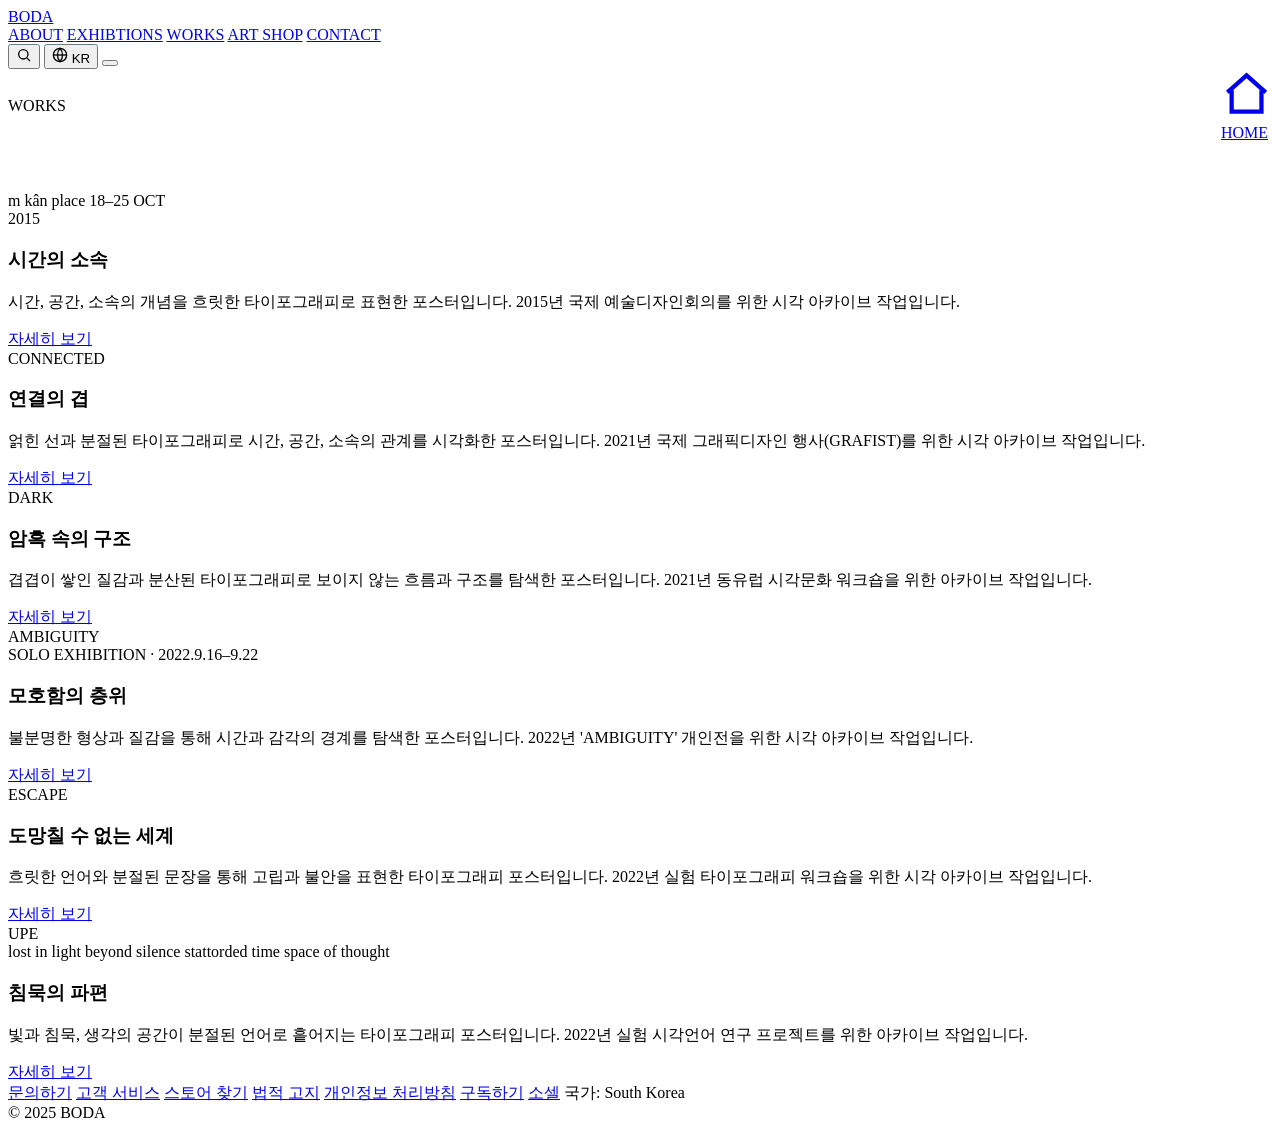
==== works.html @ 2640c143 "ㅇㅇ" ====
<!DOCTYPE html>
<html lang="ko">
<head>
<meta charset="UTF-8">
<meta name="viewport" content="width=device-width, initial-scale=1.0">
<title>WORKS — BODA</title>
<link rel="stylesheet" href="css/style.css">
</head>
<body>

<header class="site-header" style="--accent:var(--blue)">
  <a href="index.html" class="logo"><span class="dot" style="background:var(--blue)"></span>BODA</a>
  <nav class="nav">
    <a href="about.html">ABOUT</a>
    <a href="exhibitions.html">EXHIBTIONS</a>
    <a href="works.html" class="active">WORKS</a>
    <a href="artshop.html">ART SHOP</a>
    <a href="contact.html">CONTACT</a>
  </nav>
  <div class="nav-tools">
    <button aria-label="검색">
      <svg width="16" height="16" viewBox="0 0 24 24" fill="none" stroke="currentColor" stroke-width="2"><circle cx="11" cy="11" r="7"/><line x1="21" y1="21" x2="16.65" y2="16.65"/></svg>
    </button>
    <button class="lang" aria-label="언어 선택">
      <svg width="16" height="16" viewBox="0 0 24 24" fill="none" stroke="currentColor" stroke-width="2"><circle cx="12" cy="12" r="10"/><line x1="2" y1="12" x2="22" y2="12"/><path d="M12 2a15 15 0 0 1 0 20 15 15 0 0 1 0-20z"/></svg>
      KR
    </button>
    <button class="menu-toggle" aria-label="메뉴"><span></span><span></span><span></span></button>
  </div>
</header>

<section class="section tight works-page">
  <div class="container">
    <div style="display:flex; justify-content:space-between; align-items:center; flex-wrap:wrap; gap:20px; margin-bottom:50px;">
      <span class="tag-chip" style="--accent:var(--blue)">WORKS</span>
      <a class="home-link" href="index.html">
        <svg viewBox="0 0 24 24" fill="none" stroke="currentColor" stroke-width="2"><path d="M3 11l9-8 9 8"/><path d="M5 10v10h14V10"/></svg>
        HOME
      </a>
    </div>

    <div class="work-grid">
      <div class="work-card">
        <div class="work-art poster-blur">
          <div class="shape"></div>
          <span class="corner tl">m kân place</span>
          <span class="corner br">18–25 OCT<br>2015</span>
        </div>
        <h3>시간의 소속</h3>
        <p>시간, 공간, 소속의 개념을 흐릿한 타이포그래피로 표현한 포스터입니다. 2015년 국제 예술디자인회의를 위한 시각 아카이브 작업입니다.</p>
        <div class="actions"><a href="#" class="btn btn-outline" style="--accent:var(--blue)">자세히 보기</a></div>
      </div>

      <div class="work-card">
        <div class="work-art poster-connect">
          <div class="word">CONNECTED</div>
        </div>
        <h3>연결의 겹</h3>
        <p>얽힌 선과 분절된 타이포그래피로 시간, 공간, 소속의 관계를 시각화한 포스터입니다. 2021년 국제 그래픽디자인 행사(GRAFIST)를 위한 시각 아카이브 작업입니다.</p>
        <div class="actions"><a href="#" class="btn btn-outline" style="--accent:var(--blue)">자세히 보기</a></div>
      </div>

      <div class="work-card">
        <div class="work-art poster-dark">
          <div class="noise"></div>
          <div class="word">DARK</div>
        </div>
        <h3>암흑 속의 구조</h3>
        <p>겹겹이 쌓인 질감과 분산된 타이포그래피로 보이지 않는 흐름과 구조를 탐색한 포스터입니다. 2021년 동유럽 시각문화 워크숍을 위한 아카이브 작업입니다.</p>
        <div class="actions"><a href="#" class="btn btn-outline" style="--accent:var(--blue)">자세히 보기</a></div>
      </div>

      <div class="work-card">
        <div class="work-art poster-amb">
          <div class="splash"></div>
          <div class="word">AMBIGUITY</div>
          <div class="sub">SOLO EXHIBITION · 2022.9.16–9.22</div>
        </div>
        <h3>모호함의 층위</h3>
        <p>불분명한 형상과 질감을 통해 시간과 감각의 경계를 탐색한 포스터입니다. 2022년 'AMBIGUITY' 개인전을 위한 시각 아카이브 작업입니다.</p>
        <div class="actions"><a href="#" class="btn btn-outline" style="--accent:var(--blue)">자세히 보기</a></div>
      </div>

      <div class="work-card">
        <div class="work-art poster-glitch">
          <div class="word">ESCAPE</div>
        </div>
        <h3>도망칠 수 없는 세계</h3>
        <p>흐릿한 언어와 분절된 문장을 통해 고립과 불안을 표현한 타이포그래피 포스터입니다. 2022년 실험 타이포그래피 워크숍을 위한 시각 아카이브 작업입니다.</p>
        <div class="actions"><a href="#" class="btn btn-outline" style="--accent:var(--blue)">자세히 보기</a></div>
      </div>

      <div class="work-card">
        <div class="work-art poster-silence">
          <div class="word">UPE</div>
          <span class="small a">lost in light</span>
          <span class="small b">beyond silence</span>
          <span class="small c">stattorded time</span>
          <span class="small d">space of thought</span>
        </div>
        <h3>침묵의 파편</h3>
        <p>빛과 침묵, 생각의 공간이 분절된 언어로 흩어지는 타이포그래피 포스터입니다. 2022년 실험 시각언어 연구 프로젝트를 위한 아카이브 작업입니다.</p>
        <div class="actions"><a href="#" class="btn btn-outline" style="--accent:var(--blue)">자세히 보기</a></div>
      </div>
    </div>
  </div>
</section>

<footer class="site-footer">
  <div class="container footer-inner">
    <div class="footer-links">
      <a href="contact.html">문의하기</a>
      <a href="#">고객 서비스</a>
      <a href="#">스토어 찾기</a>
      <a href="#">법적 고지</a>
      <a href="#">개인정보 처리방침</a>
      <a href="#">구독하기</a>
      <a href="#">소셀</a>
      <span class="footer-country">국가: South Korea</span>
    </div>
    <div>© 2025 BODA</div>
  </div>
</footer>

<script src="js/main.js"></script>
</body>
</html>
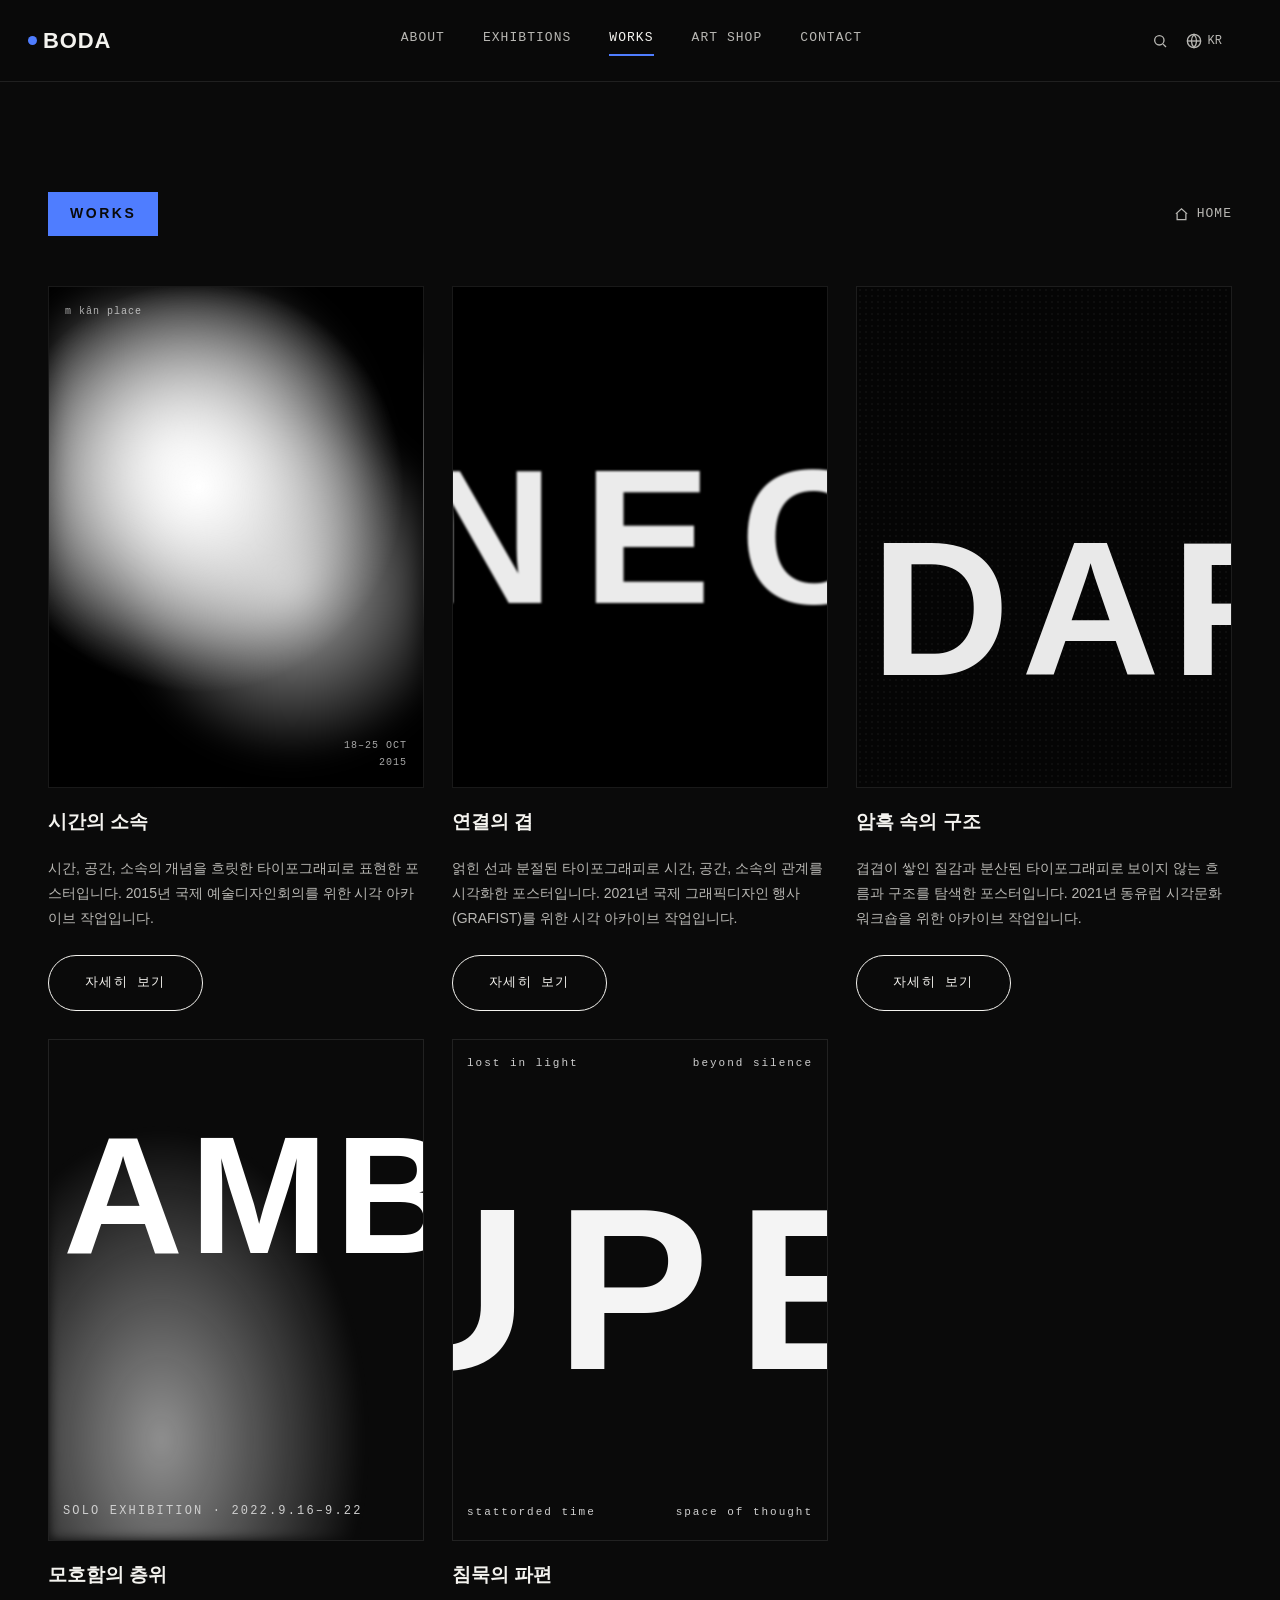
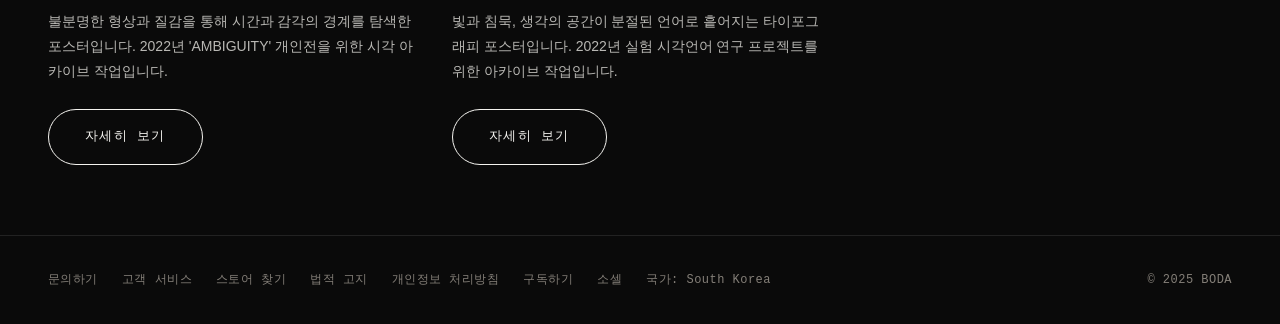
==== commit 943df185: "Update works.html" ====
--- a/works.html
+++ b/works.html
@@ -82,15 +82,6 @@
       </div>
 
       <div class="work-card">
-        <div class="work-art poster-glitch">
-          <div class="word">ESCAPE</div>
-        </div>
-        <h3>도망칠 수 없는 세계</h3>
-        <p>흐릿한 언어와 분절된 문장을 통해 고립과 불안을 표현한 타이포그래피 포스터입니다. 2022년 실험 타이포그래피 워크숍을 위한 시각 아카이브 작업입니다.</p>
-        <div class="actions"><a href="#" class="btn btn-outline" style="--accent:var(--blue)">자세히 보기</a></div>
-      </div>
-
-      <div class="work-card">
         <div class="work-art poster-silence">
           <div class="word">UPE</div>
           <span class="small a">lost in light</span>
--- a/css/style.css
+++ b/css/style.css
@@ -0,0 +1,714 @@
+/* =========================================================
+   BODA — Media Art Exhibition Brand
+   Design tokens
+   ========================================================= */
+@import url('https://fonts.googleapis.com/css2?family=Unbounded:wght@400;600;800;900&family=Noto+Sans+KR:wght@300;400;500;700;900&family=JetBrains+Mono:wght@400;500;600&display=swap');
+
+:root{
+  --bg:        #0a0a0a;
+  --bg-soft:   #121212;
+  --bg-card:   #161616;
+  --bg-cream:  #f3f1ec;
+  --ink:       #f4f3ef;
+  --ink-dim:   #b9b8b4;
+  --muted:     #847f78;
+  --line:      rgba(244,243,239,0.10);
+  --line-soft: rgba(10,10,10,0.10);
+
+  --green:  #b6ff3c;
+  --blue:   #4f7dff;
+  --orange: #ff7a26;
+  --pink:   #ff2e76;
+
+  --display: 'Unbounded', 'Noto Sans KR', sans-serif;
+  --body: 'Noto Sans KR', sans-serif;
+  --mono: 'JetBrains Mono', monospace;
+
+  --container: 1240px;
+  --ease: cubic-bezier(.16,.84,.32,1);
+}
+
+*{ margin:0; padding:0; box-sizing:border-box; }
+
+html{ scroll-behavior:smooth; }
+
+body{
+  background:var(--bg);
+  color:var(--ink);
+  font-family:var(--body);
+  font-weight:400;
+  line-height:1.7;
+  -webkit-font-smoothing:antialiased;
+  overflow-x:hidden;
+}
+
+img{ display:block; max-width:100%; }
+
+a{ color:inherit; text-decoration:none; }
+
+button{ font-family:inherit; cursor:pointer; border:none; background:none; color:inherit; }
+
+::selection{ background:var(--green); color:#0a0a0a; }
+
+:focus-visible{ outline:2px solid var(--green); outline-offset:3px; border-radius:2px; }
+
+.container{
+  max-width:var(--container);
+  margin:0 auto;
+  padding:0 28px;
+}
+
+@media (prefers-reduced-motion: reduce){
+  *{ animation-duration:0.01ms !important; animation-iteration-count:1 !important; transition-duration:0.01ms !important; scroll-behavior:auto !important; }
+}
+
+/* =========================================================
+   Header / Nav
+   ========================================================= */
+.site-header{
+  position:sticky;
+  top:0;
+  z-index:100;
+  display:flex;
+  align-items:center;
+  justify-content:space-between;
+  padding:22px 28px;
+  background:rgba(10,10,10,0.78);
+  backdrop-filter:blur(14px);
+  border-bottom:1px solid var(--line);
+}
+.site-header.is-light{
+  background:rgba(243,241,236,0.85);
+  border-bottom:1px solid var(--line-soft);
+  color:#0a0a0a;
+}
+.logo{
+  font-family:var(--display);
+  font-weight:900;
+  font-size:22px;
+  letter-spacing:0.04em;
+  display:flex;
+  align-items:center;
+  gap:6px;
+}
+.logo .dot{
+  width:9px; height:9px; border-radius:50%;
+  background:var(--green);
+  display:inline-block;
+}
+.nav{
+  display:flex;
+  gap:38px;
+  list-style:none;
+  font-family:var(--mono);
+  font-size:13px;
+  letter-spacing:0.08em;
+}
+.nav a{
+  position:relative;
+  padding-bottom:6px;
+  color:var(--ink-dim);
+  transition:color .25s var(--ease);
+}
+.site-header.is-light .nav a{ color:#6b6a66; }
+.nav a:hover{ color:var(--ink); }
+.site-header.is-light .nav a:hover{ color:#0a0a0a; }
+.nav a.active{ color:var(--ink); }
+.site-header.is-light .nav a.active{ color:#0a0a0a; }
+.nav a.active::after{
+  content:'';
+  position:absolute; left:0; right:0; bottom:-1px; height:2px;
+  background:var(--accent, var(--green));
+}
+.nav-tools{
+  display:flex;
+  align-items:center;
+  gap:18px;
+}
+.nav-tools button, .nav-tools .lang{
+  display:flex; align-items:center; gap:6px;
+  font-family:var(--mono); font-size:12px; color:var(--ink-dim);
+}
+.site-header.is-light .nav-tools button,
+.site-header.is-light .nav-tools .lang{ color:#6b6a66; }
+.menu-toggle{ display:none; }
+
+@media (max-width: 880px){
+  .nav{ position:fixed; inset:74px 0 0 0; flex-direction:column; align-items:center; justify-content:center; gap:34px; background:rgba(10,10,10,0.97); font-size:18px; transform:translateY(-110%); transition:transform .4s var(--ease); }
+  .nav.open{ transform:translateY(0); }
+  .site-header.is-light .nav{ background:rgba(243,241,236,0.97); color:#0a0a0a; }
+  .menu-toggle{ display:flex; flex-direction:column; gap:5px; width:26px; }
+  .menu-toggle span{ display:block; height:2px; background:currentColor; }
+}
+
+/* =========================================================
+   Buttons & misc
+   ========================================================= */
+.btn{
+  display:inline-flex; align-items:center; justify-content:center;
+  gap:10px;
+  padding:16px 36px;
+  font-family:var(--mono);
+  font-size:13px;
+  letter-spacing:0.1em;
+  border:1px solid currentColor;
+  border-radius:999px;
+  transition:all .3s var(--ease);
+  white-space:nowrap;
+}
+.btn-fill{
+  background:var(--ink);
+  color:#0a0a0a;
+  border-color:var(--ink);
+}
+.btn-fill:hover{ background:var(--green); border-color:var(--green); transform:translateY(-2px); }
+.btn-outline:hover{ background:var(--ink); color:#0a0a0a; transform:translateY(-2px); }
+.btn-outline.on-light{ color:#0a0a0a; }
+.btn-outline.on-light:hover{ background:#0a0a0a; color:var(--ink); }
+.btn-block{ width:100%; border-radius:6px; padding:18px; }
+
+.eyebrow{
+  display:inline-flex; align-items:center; gap:10px;
+  font-family:var(--mono); font-size:12px; letter-spacing:0.22em;
+  color:var(--accent, var(--green));
+  text-transform:uppercase;
+}
+.eyebrow::before{ content:''; width:18px; height:1px; background:currentColor; }
+
+.tag-chip{
+  display:inline-block;
+  font-family:var(--display); font-weight:800; font-size:14px;
+  letter-spacing:0.18em;
+  padding:10px 22px;
+  background:var(--accent, var(--green));
+  color:#0a0a0a;
+}
+
+.home-link{
+  display:inline-flex; align-items:center; gap:8px;
+  font-family:var(--mono); font-size:13px; letter-spacing:0.08em;
+  color:var(--ink-dim);
+  transition:color .25s var(--ease);
+}
+.home-link:hover{ color:var(--ink); }
+.home-link svg{ width:15px; height:15px; }
+
+.section-head{
+  display:flex; flex-direction:column; gap:18px; align-items:flex-start;
+  margin-bottom:48px;
+}
+.section-rule{ width:2px; height:34px; background:var(--accent, var(--green)); }
+.section-title{
+  font-family:var(--display); font-weight:900; font-size:clamp(28px,4vw,46px);
+  letter-spacing:0.02em;
+}
+
+.divider{ height:1px; background:var(--line); border:none; margin:64px 0; }
+
+/* =========================================================
+   Footer
+   ========================================================= */
+.site-footer{
+  border-top:1px solid var(--line);
+  padding:34px 0;
+  background:var(--bg);
+}
+.footer-inner{
+  display:flex; flex-wrap:wrap; gap:18px 32px;
+  align-items:center; justify-content:space-between;
+  font-family:var(--mono); font-size:12px; color:var(--muted);
+  letter-spacing:0.04em;
+}
+.footer-links{ display:flex; flex-wrap:wrap; gap:24px; }
+.footer-links a{ color:var(--muted); transition:color .25s var(--ease); }
+.footer-links a:hover{ color:var(--ink); }
+.footer-country{ color:var(--muted); }
+
+/* =========================================================
+   HOME — Hero
+   ========================================================= */
+.hero{
+  position:relative;
+  height:92vh;
+  min-height:620px;
+  overflow:hidden;
+  background:#000;
+}
+.hero canvas{ position:absolute; inset:0; width:100%; height:100%; display:block; }
+.hero::after{
+  content:'';
+  position:absolute; inset:0;
+  background:linear-gradient(180deg, rgba(0,0,0,0.25) 0%, rgba(0,0,0,0.05) 40%, rgba(0,0,0,0.55) 100%);
+  pointer-events:none;
+}
+.hero-content{
+  position:relative; z-index:2;
+  height:100%;
+  display:flex; flex-direction:column; justify-content:center;
+  padding:0 28px;
+  max-width:var(--container);
+  margin:0 auto;
+}
+.hero-title{
+  font-family:var(--display); font-weight:900;
+  font-size:clamp(38px, 7vw, 84px);
+  line-height:1.08;
+  letter-spacing:0.01em;
+  max-width:820px;
+  text-shadow:0 4px 30px rgba(0,0,0,0.4);
+}
+.hero-title .accent{ color:var(--green); }
+.hero-cta{ margin-top:46px; }
+.hero-controls{
+  position:absolute; left:0; right:0; bottom:34px; z-index:3;
+  display:flex; align-items:center; justify-content:space-between;
+  padding:0 28px; max-width:var(--container); margin:0 auto;
+}
+.hero-arrow{
+  width:46px; height:46px; border-radius:50%;
+  border:1px solid var(--line);
+  display:flex; align-items:center; justify-content:center;
+  color:var(--ink); transition:all .25s var(--ease);
+  backdrop-filter:blur(6px);
+}
+.hero-arrow:hover{ border-color:var(--green); color:var(--green); }
+.hero-dots{ display:flex; gap:10px; }
+.hero-dots span{
+  width:8px; height:8px; border-radius:50%;
+  background:rgba(255,255,255,0.25);
+  transition:background .3s var(--ease), transform .3s var(--ease);
+}
+.hero-dots span.active{ background:var(--green); transform:scale(1.2); }
+
+/* =========================================================
+   HOME — Intro (cream)
+   ========================================================= */
+.intro{
+  background:var(--bg-cream);
+  color:#0a0a0a;
+  padding:110px 0;
+  text-align:center;
+}
+.intro-mark{
+  display:flex; align-items:center; justify-content:center; gap:10px;
+  margin-bottom:36px;
+}
+.intro-mark .lg{ width:34px; height:34px; border-radius:50%; background:var(--green); }
+.intro-mark .sm{ width:14px; height:14px; border-radius:50%; background:#0a0a0a; }
+.intro-mark .bar{ width:18px; height:2px; background:#0a0a0a; }
+.intro-quote{
+  font-family:var(--display); font-weight:800;
+  font-size:clamp(24px, 4vw, 38px);
+  margin-bottom:30px;
+}
+.intro p{
+  max-width:680px; margin:0 auto;
+  color:#5a5852;
+  font-size:16px;
+}
+.intro p + p{ margin-top:6px; }
+
+/* =========================================================
+   HOME — Generic dark sections
+   ========================================================= */
+.section{ padding:110px 0; }
+.section.tight{ padding-bottom:70px; }
+
+/* Exhibitions preview grid */
+.media-grid{
+  display:grid;
+  grid-template-columns:repeat(3, 1fr);
+  gap:4px;
+}
+.media-card{
+  position:relative;
+  aspect-ratio:4/5;
+  overflow:hidden;
+  background:#000;
+}
+.media-card .scene{ position:absolute; inset:0; }
+.media-card .scene-label{
+  position:absolute; bottom:18px; left:18px;
+  font-family:var(--mono); font-size:12px; letter-spacing:0.12em;
+  color:rgba(255,255,255,0.85); z-index:3;
+  text-transform:uppercase;
+}
+.media-card::before{
+  content:'';
+  position:absolute; inset:0; z-index:2;
+  background:linear-gradient(180deg, rgba(0,0,0,0) 50%, rgba(0,0,0,0.75) 100%);
+}
+
+/* generative "scene" backgrounds, no photos */
+.scene-glow{ background:radial-gradient(ellipse at 50% 80%, rgba(180,255,80,0.35), transparent 60%), #050505; }
+.scene-glow .beam{
+  position:absolute; top:-10%; left:38%; width:120px; height:140%;
+  background:linear-gradient(180deg, rgba(255,255,255,0.55), rgba(255,255,255,0));
+  filter:blur(18px);
+  transform:rotate(8deg);
+  animation:flicker 5s ease-in-out infinite;
+}
+@keyframes flicker{ 0%,100%{ opacity:.65 } 50%{ opacity:1 } }
+
+.scene-cloud{ background:#06070a; }
+.scene-cloud .cloud{
+  position:absolute; inset:18% 6%;
+  background:repeating-linear-gradient(115deg, rgba(255,255,255,0.10) 0 2px, transparent 2px 7px);
+  filter:blur(.4px);
+  border-radius:46% 54% 40% 60% / 50% 45% 55% 50%;
+  mask:radial-gradient(ellipse at 50% 55%, #000 60%, transparent 100%);
+}
+.scene-cloud .glow{ position:absolute; inset:0; background:radial-gradient(circle at 50% 60%, rgba(120,170,255,0.18), transparent 65%); }
+
+.scene-tree{ background:#080808; }
+.scene-tree svg{ position:absolute; inset:0; width:100%; height:100%; }
+.scene-tree .frame{ position:absolute; inset:14%; border:1px solid rgba(255,255,255,0.18); transform:rotate(-3deg); }
+
+/* =========================================================
+   WORKS preview / cards
+   ========================================================= */
+.work-grid{
+  display:grid;
+  grid-template-columns:repeat(3, 1fr);
+  gap:28px;
+}
+.work-card{
+  display:flex; flex-direction:column; gap:18px;
+}
+.work-art{
+  position:relative;
+  aspect-ratio:3/4;
+  overflow:hidden;
+  background:#0d0d0d;
+  border:1px solid var(--line);
+}
+.work-card h3{ font-family:var(--display); font-weight:800; font-size:19px; }
+.work-card p{ color:var(--ink-dim); font-size:14px; line-height:1.8; }
+
+/* poster generative variants */
+.poster-blur{ background:radial-gradient(circle at 40% 40%, #fff, transparent 55%), #000; filter:blur(0); }
+.poster-blur .shape{ position:absolute; inset:0; background:radial-gradient(circle at 35% 35%, rgba(255,255,255,0.9), transparent 50%), radial-gradient(circle at 65% 60%, rgba(255,255,255,0.7), transparent 45%); filter:blur(14px); }
+.poster-blur .corner{ position:absolute; font-family:var(--mono); font-size:10px; color:rgba(255,255,255,0.65); letter-spacing:.1em; }
+.poster-blur .corner.tl{ top:16px; left:16px; } .poster-blur .corner.br{ bottom:16px; right:16px; text-align:right; }
+
+.poster-connect{ background:#000; }
+.poster-connect svg{ position:absolute; inset:0; width:100%; height:100%; }
+.poster-connect .word{
+  position:absolute; inset:0; display:flex; align-items:center; justify-content:center;
+  font-family:var(--display); font-weight:900; font-size:15vw; color:#fff; opacity:.92;
+  letter-spacing:0.15em; mix-blend-mode:screen; filter:blur(1.2px);
+}
+
+.poster-dark{ background:#050505; }
+.poster-dark .word{
+  position:absolute; bottom:14px; left:14px;
+  font-family:var(--display); font-weight:900; font-size:15vw; color:#e9e9e9;
+  letter-spacing:0.06em;
+}
+.poster-dark .noise{ position:absolute; inset:0; opacity:.5; background-image:radial-gradient(rgba(255,255,255,0.07) 1px, transparent 1px); background-size:6px 6px; }
+
+.poster-amb{ background:#0a0a0a; }
+.poster-amb .word{ position:absolute; top:14px; left:14px; font-family:var(--display); font-weight:900; font-size:13vw; color:#fff; letter-spacing:0.04em; }
+.poster-amb .sub{ position:absolute; bottom:18px; left:14px; font-family:var(--mono); font-size:12px; color:#cfcfcf; letter-spacing:.18em; }
+.poster-amb .splash{ position:absolute; inset:0; background:radial-gradient(ellipse at 30% 80%, rgba(255,255,255,0.55), transparent 55%); filter:blur(6px); }
+
+.poster-glitch{ background:#0a0a0a; display:flex; align-items:center; justify-content:center; }
+.poster-glitch .word{ font-family:var(--display); font-weight:900; font-size:13vw; color:#fff; letter-spacing:0.05em; filter:blur(1px); text-shadow:3px 0 rgba(255,80,80,.6), -3px 0 rgba(80,180,255,.6); }
+
+.poster-silence{ background:#0a0a0a; }
+.poster-silence .word{ position:absolute; top:50%; left:50%; transform:translate(-50%,-50%); font-family:var(--display); font-weight:900; font-size:18vw; color:#f4f4f4; letter-spacing:0.12em; }
+.poster-silence .small{ position:absolute; font-family:var(--mono); font-size:11px; color:#cfcfcf; letter-spacing:.18em; }
+.poster-silence .small.a{ top:14px; left:14px; } .poster-silence .small.b{ top:14px; right:14px; }
+.poster-silence .small.c{ bottom:18px; left:14px; } .poster-silence .small.d{ bottom:18px; right:14px; }
+
+/* =========================================================
+   ART SHOP preview / page
+   ========================================================= */
+.shop-grid{
+  display:grid;
+  grid-template-columns:repeat(4, 1fr);
+  gap:28px 22px;
+}
+.shop-grid.preview{ grid-template-columns:repeat(3,1fr); }
+.shop-card{ display:flex; flex-direction:column; gap:14px; }
+.shop-art{
+  position:relative; aspect-ratio:1/1; background:#0a0a0a;
+  border:1px solid var(--line);
+  display:flex; align-items:center; justify-content:center;
+  overflow:hidden;
+}
+.shop-card h4{ font-family:var(--display); font-weight:700; font-size:15px; letter-spacing:.02em; }
+.shop-card .brand{ font-family:var(--mono); font-size:11px; color:var(--muted); letter-spacing:.08em; }
+.shop-card .price{ font-family:var(--mono); font-size:14px; color:var(--ink); }
+
+/* keyring / object generative icons */
+.obj-keyring{ position:relative; width:64%; height:64%; }
+.obj-keyring .ring{ position:absolute; border:3px solid var(--ink); border-radius:50%; }
+.obj-keyring .ring.a{ width:34%; height:34%; top:4%; left:30%; }
+.obj-keyring .ring.b{ width:26%; height:26%; top:10%; left:50%; }
+.obj-keyring .charm{ position:absolute; }
+.obj-keyring .charm.tri{ width:0; height:0; border-left:24px solid transparent; border-right:24px solid transparent; border-bottom:46px solid var(--green); top:36%; left:18%; transform:rotate(-8deg); filter:drop-shadow(0 0 14px rgba(182,255,60,0.55)); }
+.obj-keyring .charm.disc{ width:26%; height:26%; border-radius:50%; border:3px solid var(--ink); top:46%; left:46%; }
+
+.obj-cluster{ position:relative; width:70%; height:70%; }
+.obj-cluster span{ position:absolute; border:2px solid var(--ink); border-radius:50%; opacity:.9; }
+.obj-cluster span:nth-child(1){ width:30%; height:30%; top:6%; left:36%; box-shadow:0 0 24px rgba(255,255,255,.5);}
+.obj-cluster span:nth-child(2){ width:18%; height:18%; top:0; left:8%; }
+.obj-cluster span:nth-child(3){ width:46%; height:46%; bottom:6%; left:24%; border-style:dashed; }
+.obj-cluster span:nth-child(4){ width:14%; height:14%; top:38%; right:6%; background:var(--ink); }
+
+.obj-tape{ position:relative; width:72%; height:46%; }
+.obj-tape .body{ position:absolute; inset:0; background:var(--ink); border-radius:6px; }
+.obj-tape .body::before{ content:''; position:absolute; inset:18% 14%; border:2px solid #0a0a0a; border-radius:3px; }
+.obj-tape .reel{ position:absolute; width:30%; height:30%; border-radius:50%; border:3px solid #0a0a0a; top:35%; }
+.obj-tape .reel.l{ left:14%; } .obj-tape .reel.r{ right:14%; }
+
+.obj-cassette{ position:relative; width:74%; height:50%; }
+.obj-cassette .shell{ position:absolute; inset:0; background:#e9e8e3; border-radius:4px; box-shadow:0 12px 30px rgba(0,0,0,.5); }
+.obj-cassette .label{ position:absolute; inset:12% 10% auto 10%; height:46%; background:#0a0a0a; }
+.obj-cassette .label::after{ content:'NOISE ARCHIVE'; position:absolute; left:8px; top:8px; font-family:var(--mono); font-size:8px; color:#e9e8e3; letter-spacing:.1em; }
+.obj-cassette .hole{ position:absolute; width:14%; height:14%; border-radius:50%; background:#0a0a0a; bottom:14%; }
+.obj-cassette .hole.l{ left:22%; } .obj-cassette .hole.r{ right:22%; }
+
+.obj-book{ position:relative; width:60%; height:74%; }
+.obj-book .cover{ position:absolute; inset:0; background:linear-gradient(135deg,#e9e8e3,#cfcdc6); transform:rotate(-3deg); box-shadow:0 14px 30px rgba(0,0,0,.5); }
+.obj-book .cover::after{ content:''; position:absolute; inset:10%; border:1px solid rgba(10,10,10,0.25); }
+.obj-book .pages{ position:absolute; inset:4% 4% 4% -6%; background:#fff; transform:rotate(2deg); z-index:-1; }
+
+.obj-pouch{ position:relative; width:64%; height:70%; }
+.obj-pouch .bag{ position:absolute; inset:0; background:linear-gradient(160deg,#d8d6cf,#9a988f); border-radius:4px; }
+.obj-pouch .tag{ position:absolute; top:8%; left:8%; width:38%; height:24%; background:#0a0a0a; }
+.obj-pouch .tag::after{ content:'BOX'; position:absolute; left:6px; top:5px; font-family:var(--display); font-weight:900; font-size:11px; color:var(--green); }
+
+.obj-plate{ position:relative; width:60%; height:60%; background:linear-gradient(135deg,#cfcfcf,#8e8e8e); transform:rotate(45deg); box-shadow:0 16px 30px rgba(0,0,0,.55); }
+.obj-plate::after{ content:'SUPER ATTRACTION'; position:absolute; inset:0; display:flex; align-items:center; justify-content:center; transform:rotate(-45deg); font-family:var(--display); font-weight:800; font-size:9px; letter-spacing:.12em; color:#3a3a3a; text-align:center; padding:0 10px; }
+
+/* shop filters */
+.shop-filters{ display:flex; gap:14px; justify-content:center; flex-wrap:wrap; margin-bottom:56px; }
+.filter-pill{
+  padding:14px 30px; border:1px solid var(--line); border-radius:999px;
+  font-family:var(--mono); font-size:13px; letter-spacing:.08em; color:var(--ink-dim);
+  transition:all .25s var(--ease);
+}
+.filter-pill.active, .filter-pill:hover{ color:#0a0a0a; background:var(--accent,var(--orange)); border-color:var(--accent,var(--orange)); }
+
+.shop-more{ display:flex; justify-content:center; margin-top:56px; }
+
+/* =========================================================
+   ABOUT page
+   ========================================================= */
+.about-hero{ padding:90px 0 40px; }
+.about-philosophy{ padding:60px 0 100px; }
+.philosophy-title{
+  font-family:var(--display); font-weight:900; font-size:clamp(24px,3.4vw,34px);
+  text-align:center; margin-bottom:80px;
+}
+.philosophy-grid{
+  display:grid; grid-template-columns:repeat(3,1fr); gap:34px;
+}
+.philo-card{
+  position:relative; padding:90px 28px 50px; text-align:center; overflow:hidden; border-radius:4px;
+}
+.philo-card .halftone{
+  position:absolute; inset:0; z-index:0;
+  background-image:radial-gradient(rgba(255,255,255,0.16) 1.4px, transparent 1.4px);
+  background-size:11px 11px;
+  -webkit-mask-image:radial-gradient(circle at 50% 38%, #000 0%, #000 35%, transparent 72%);
+  mask-image:radial-gradient(circle at 50% 38%, #000 0%, #000 35%, transparent 72%);
+}
+.philo-card .en{ position:relative; z-index:1; font-family:var(--display); font-weight:800; font-size:22px; color:var(--green); letter-spacing:.03em; margin-bottom:6px; }
+.philo-card .kr{ position:relative; z-index:1; font-size:15px; color:var(--ink-dim); margin-bottom:30px; }
+.philo-card .desc{ position:relative; z-index:1; font-size:14px; color:var(--ink-dim); line-height:1.9; }
+
+.about-closing{
+  text-align:center; padding:90px 0 60px;
+}
+.about-closing p{
+  font-family:var(--display); font-weight:800; font-size:clamp(20px,3.2vw,32px);
+  max-width:760px; margin:0 auto;
+}
+
+/* =========================================================
+   EXHIBITIONS page
+   ========================================================= */
+.exh-hero-art{
+  position:relative; aspect-ratio:16/7; overflow:hidden; background:#020203; margin-bottom:54px;
+}
+.exh-hero-art canvas{ position:absolute; inset:0; width:100%; height:100%; }
+.exh-hero-art .veil{ position:absolute; inset:0; background:linear-gradient(180deg, transparent 50%, rgba(0,0,0,0.7)); }
+
+.current-exh{ display:flex; flex-wrap:wrap; justify-content:space-between; gap:30px; margin-bottom:90px; }
+.current-exh .meta{ max-width:680px; }
+.current-exh .eyebrow{ margin-bottom:14px; }
+.current-exh h2{ font-family:var(--display); font-weight:900; font-size:clamp(28px,5vw,52px); margin-bottom:20px; }
+.current-exh p{ color:var(--ink-dim); font-size:15px; }
+
+.past-grid{
+  display:grid; grid-template-columns:repeat(4,1fr); gap:28px 22px;
+}
+.past-card h3{ font-family:var(--display); font-weight:800; font-size:17px; margin:16px 0 10px; }
+.past-card p{ color:var(--ink-dim); font-size:13.5px; line-height:1.85; }
+.past-art{ position:relative; aspect-ratio:4/5; overflow:hidden; background:#020203; }
+.past-art canvas{ position:absolute; inset:0; width:100%; height:100%; }
+
+/* =========================================================
+   WORKS page (full grid reused above .work-grid)
+   ========================================================= */
+.works-page .work-grid{ grid-template-columns:repeat(3,1fr); }
+.work-card .actions{ margin-top:6px; }
+
+/* =========================================================
+   CONTACT page
+   ========================================================= */
+.contact-hero{ text-align:left; padding:90px 0 70px; }
+.contact-hero h1{
+  font-family:var(--display); font-weight:900; font-size:clamp(26px,4.6vw,48px);
+  line-height:1.35; max-width:880px;
+}
+.contact-hero h1 .hl{ color:var(--pink); }
+.contact-hero .sub{ margin-top:24px; color:var(--ink-dim); font-size:15px; max-width:620px; }
+
+.contact-layout{
+  display:grid; grid-template-columns:1.4fr 0.8fr; gap:70px; padding-bottom:100px;
+}
+.field{ margin-bottom:34px; }
+.field label{
+  display:block; font-family:var(--mono); font-size:12px; letter-spacing:.1em;
+  color:var(--ink-dim); margin-bottom:14px; text-transform:uppercase;
+}
+.field input, .field select, .field textarea{
+  width:100%; background:transparent; border:none; border-bottom:1px solid var(--line);
+  color:var(--ink); font-family:var(--body); font-size:15px; padding:10px 2px;
+  transition:border-color .25s var(--ease);
+}
+.field select{ appearance:none; cursor:pointer; }
+.select-wrap{ position:relative; }
+.select-wrap::after{
+  content:''; position:absolute; right:4px; top:50%; width:9px; height:9px;
+  border-right:1px solid var(--ink-dim); border-bottom:1px solid var(--ink-dim);
+  transform:translateY(-70%) rotate(45deg); pointer-events:none;
+}
+.field textarea{ border:1px solid var(--line); padding:16px; min-height:160px; resize:vertical; border-radius:4px; }
+.field input:focus, .field select:focus, .field textarea:focus{ border-color:var(--pink); }
+.field input::placeholder, .field textarea::placeholder{ color:var(--muted); }
+
+.file-field{
+  display:flex; align-items:center; justify-content:space-between;
+  border:1px dashed var(--line); border-radius:6px; padding:18px 20px;
+  font-family:var(--mono); font-size:13px; color:var(--ink-dim);
+}
+
+.contact-side{ display:flex; flex-direction:column; gap:36px; }
+.contact-card{ border:1px solid var(--line); border-radius:8px; padding:26px; }
+.contact-card .label{ font-family:var(--mono); font-size:11px; letter-spacing:.14em; color:var(--pink); text-transform:uppercase; margin-bottom:10px; }
+.contact-card .value{ font-family:var(--display); font-weight:700; font-size:17px; }
+.contact-card .value.small{ font-family:var(--body); font-weight:400; font-size:15px; line-height:1.8; }
+
+/* =========================================================
+   TICKET page
+   ========================================================= */
+.ticket-page{ background:var(--bg-cream); color:#0a0a0a; min-height:100vh; }
+.ticket-page .site-header{ background:#0a0a0a; color:var(--ink); border-bottom:none; }
+.breadcrumb{
+  font-family:var(--mono); font-size:12px; letter-spacing:.06em; color:#8a8780;
+  display:flex; gap:10px; align-items:center; padding:34px 0 6px;
+}
+.breadcrumb .current{ color:#0a0a0a; font-weight:600; }
+.ticket-page h1.page-title{ font-family:var(--display); font-weight:900; font-size:30px; margin:14px 0 36px; }
+
+.exh-summary{ display:flex; gap:30px; background:#fff; border:1px solid #e4e1d8; border-radius:8px; padding:24px; margin-bottom:54px; flex-wrap:wrap; }
+.exh-summary .thumb{ width:230px; aspect-ratio:4/3; flex-shrink:0; position:relative; overflow:hidden; border-radius:4px; background:#020203; }
+.exh-summary .thumb canvas{ position:absolute; inset:0; width:100%; height:100%; }
+.exh-summary .info h2{ font-family:var(--display); font-weight:900; font-size:24px; margin-bottom:10px; }
+.exh-summary .info p{ font-size:13.5px; color:#5d5b55; margin-bottom:10px; }
+.exh-summary .info .period{ font-family:var(--mono); font-size:12.5px; color:#0a0a0a; }
+
+.ticket-section{ margin-bottom:50px; }
+.ticket-section h3{ font-family:var(--display); font-weight:800; font-size:18px; margin-bottom:6px; }
+.ticket-section .hint{ font-size:13px; color:#8a8780; margin-bottom:24px; }
+
+.cal-card{ background:#fff; border:1px solid #e4e1d8; border-radius:8px; padding:28px; }
+.cal-head{ display:flex; align-items:center; justify-content:space-between; margin-bottom:18px; }
+.cal-head .month{ font-family:var(--display); font-weight:800; font-size:16px; }
+.cal-nav{ display:flex; gap:8px; }
+.cal-nav button{ width:30px; height:30px; border:1px solid #e4e1d8; border-radius:4px; display:flex; align-items:center; justify-content:center; }
+.cal-grid{ display:grid; grid-template-columns:repeat(7,1fr); gap:6px; text-align:center; font-size:13px; }
+.cal-grid .dow{ font-family:var(--mono); font-size:11px; color:#8a8780; padding:6px 0; }
+.cal-grid .day{
+  position:relative; aspect-ratio:1/1; display:flex; align-items:center; justify-content:center;
+  border-radius:4px; cursor:pointer; transition:transform .15s var(--ease);
+}
+.cal-grid .day.empty{ visibility:hidden; }
+.cal-grid .day.p-34{ background:#cfe0ff; }
+.cal-grid .day.p-35{ background:#bdeef0; }
+.cal-grid .day.p-36{ background:#e8e6e0; color:#b8b5ac; }
+.cal-grid .day.p-37{ background:#ffd0d8; }
+.cal-grid .day.p-39{ background:#ddd0ff; }
+.cal-grid .day:hover{ transform:scale(1.07); }
+.cal-grid .day.selected{ outline:2px solid #0a0a0a; }
+.cal-grid .day .flag{ position:absolute; bottom:3px; left:50%; transform:translateX(-50%); width:6px; height:6px; background:#ff3b3b; border-radius:50%; }
+
+.legend{ display:flex; gap:24px; flex-wrap:wrap; margin-top:18px; font-size:12px; color:#5d5b55; font-family:var(--mono); }
+.legend span{ display:inline-flex; align-items:center; gap:7px; }
+.legend .sw{ width:11px; height:11px; border-radius:3px; display:inline-block; }
+
+.price-tabs{ display:flex; border-bottom:1px solid #e4e1d8; margin-top:24px; }
+.price-tabs .tab{ padding:14px 24px; font-family:var(--mono); font-size:13px; color:#8a8780; border-bottom:2px solid transparent; }
+.price-tabs .tab.active{ color:#0a0a0a; border-color:#0a0a0a; }
+.price-row{ display:flex; flex-wrap:wrap; gap:24px; padding:22px 4px; font-size:13px; }
+.price-row .swatch{ display:inline-flex; align-items:center; gap:8px; }
+.price-row .sw{ width:14px; height:14px; border-radius:3px; }
+
+.hours-note{ font-size:13px; color:#8a8780; margin-top:18px; }
+
+.ticket-types{ display:grid; grid-template-columns:1fr 1fr; gap:22px; }
+.ticket-type{ background:#fff; border:1px solid #e4e1d8; border-radius:8px; padding:26px; }
+.ticket-type .tt-label{ font-size:13px; color:#8a8780; margin-bottom:4px; }
+.ticket-type h4{ font-family:var(--display); font-weight:900; font-size:22px; margin-bottom:12px; }
+.ticket-type .tt-desc{ font-size:13px; color:#8a8780; line-height:1.8; margin-bottom:20px; }
+.tt-line{ display:flex; justify-content:space-between; align-items:baseline; padding:12px 0; border-top:1px solid #f0eee8; }
+.tt-line:first-of-type{ border-top:none; }
+.tt-line .lbl{ font-size:14px; } .tt-line .sub{ display:block; font-size:11.5px; color:#8a8780; margin-top:3px; }
+.tt-line .amt{ font-family:var(--mono); font-size:14px; }
+
+@media (max-width:900px){ .ticket-types{ grid-template-columns:1fr; } }
+
+.entry-time{ background:#fff; border:1px solid #e4e1d8; border-radius:8px; padding:20px 26px; display:flex; justify-content:space-between; align-items:center; }
+.entry-time .t{ font-family:var(--mono); font-size:14px; } .entry-time .amt{ font-family:var(--mono); font-size:14px; }
+
+.qty-card{ background:#fff; border:1px solid #e4e1d8; border-radius:8px; padding:8px 26px; }
+.qty-row{ display:flex; justify-content:space-between; align-items:center; padding:22px 0; border-bottom:1px solid #f0eee8; }
+.qty-row:last-child{ border-bottom:none; }
+.qty-row .lbl{ font-size:15px; } .qty-row .sub{ display:block; font-size:11.5px; color:#8a8780; margin-top:3px; }
+.qty-row .right{ display:flex; align-items:center; gap:22px; }
+.qty-row .amt{ font-family:var(--mono); font-size:14px; min-width:90px; text-align:right; }
+.qty-stepper{ display:flex; align-items:center; gap:14px; border:1px solid #e4e1d8; border-radius:999px; padding:6px 14px; }
+.qty-stepper button{ width:20px; height:20px; display:flex; align-items:center; justify-content:center; font-size:16px; }
+.qty-stepper .val{ font-family:var(--mono); font-size:14px; width:18px; text-align:center; }
+
+.notice-list{ background:#fff; border:1px solid #e4e1d8; border-radius:8px; padding:10px 26px; margin-bottom:30px; }
+.notice-item{ display:flex; gap:14px; align-items:flex-start; padding:16px 0; border-bottom:1px solid #f0eee8; font-size:13.5px; }
+.notice-item:last-child{ border-bottom:none; }
+.notice-item input{ margin-top:3px; accent-color:#0a0a0a; }
+.notice-item a{ text-decoration:underline; }
+
+.summary-card{ background:#0a0a0a; color:#fff; border-radius:8px; padding:26px; margin-bottom:18px; }
+.summary-card .stype{ font-size:13px; color:#a9a59c; margin-bottom:12px; font-family:var(--mono); }
+.summary-row{ display:flex; justify-content:space-between; font-size:14px; padding:6px 0; }
+.summary-row.total{ font-family:var(--display); font-weight:800; font-size:20px; padding-top:14px; border-top:1px solid rgba(255,255,255,0.12); margin-top:8px; }
+
+/* =========================================================
+   Responsive
+   ========================================================= */
+@media (max-width: 980px){
+  .media-grid, .work-grid, .shop-grid, .shop-grid.preview, .philosophy-grid, .ticket-types{ grid-template-columns:repeat(2,1fr); }
+  .past-grid{ grid-template-columns:repeat(2,1fr); }
+  .contact-layout{ grid-template-columns:1fr; gap:50px; }
+}
+@media (max-width: 620px){
+  .media-grid, .work-grid, .shop-grid, .shop-grid.preview, .philosophy-grid, .past-grid, .shop-grid{ grid-template-columns:1fr; }
+  .hero-title{ font-size:clamp(32px,10vw,52px); }
+  .section{ padding:74px 0; }
+  .exh-summary{ flex-direction:column; }
+  .exh-summary .thumb{ width:100%; }
+}
